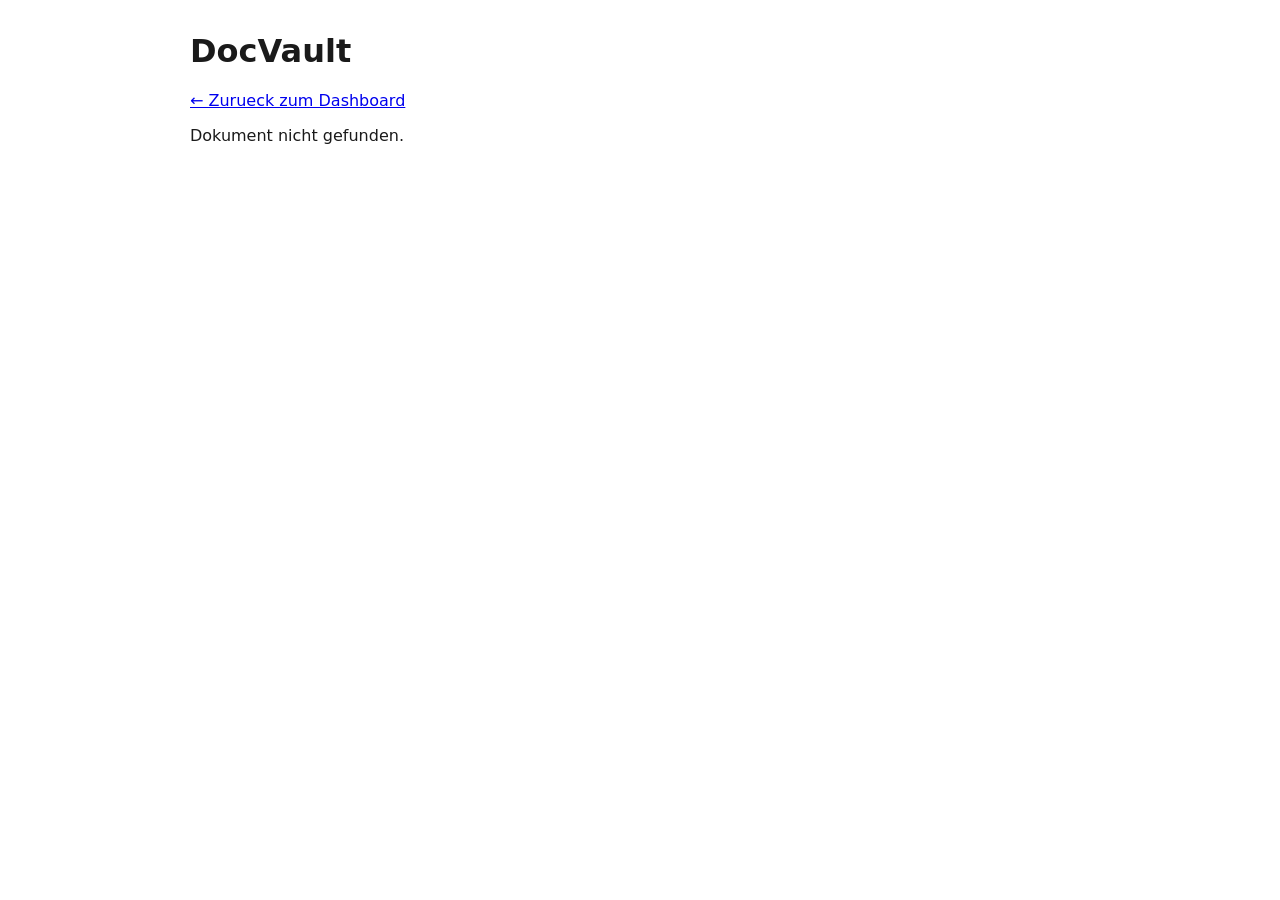
==== src/DocVault.UI/html/document.html @ 5f2a924d "Add dashboard, document detail page and JS API client Implements Sprint 2 Aufgabe 2-4: Dashboard wit" ====
<!DOCTYPE html>
<html lang="de">
<head>
    <meta charset="UTF-8">
    <meta name="viewport" content="width=device-width, initial-scale=1.0">
    <title>DocVault - Dokument</title>
    <link rel="stylesheet" href="css/style.css">
</head>
<body>
    <h1><a href="/">DocVault</a></h1>
    <p><a href="/">&larr; Zurueck zum Dashboard</a></p>

    <section id="notFound" hidden>
        <p>Dokument nicht gefunden.</p>
    </section>

    <section id="documentDetail" hidden>
        <h2 id="docTitle"></h2>
        <dl>
            <dt>Dateiname</dt><dd id="docFileName"></dd>
            <dt>Status</dt><dd id="docStatus"></dd>
            <dt>Hochgeladen</dt><dd id="docUploadedAt"></dd>
        </dl>

        <h3>Titel bearbeiten</h3>
        <form id="editForm">
            <input type="text" id="editTitle" required>
            <select id="editFolder">
                <option value="">Kein Ordner</option>
            </select>
            <button type="submit">Speichern</button>
        </form>
        <p id="editError" class="error"></p>

        <h3>Loeschen</h3>
        <button id="deleteButton">Dokument loeschen</button>
        <p id="deleteError" class="error"></p>
    </section>

    <script type="module" src="js/document-detail.js"></script>
</body>
</html>
---- src/DocVault.UI/html/css/style.css ----
body {
    font-family: system-ui, sans-serif;
    max-width: 900px;
    margin: 2rem auto;
    padding: 0 1rem;
    color: #1a1a1a;
}

h1 a {
    text-decoration: none;
    color: inherit;
}

section {
    margin-bottom: 2rem;
}

form {
    display: flex;
    flex-wrap: wrap;
    gap: 0.5rem;
    align-items: center;
    margin-bottom: 1rem;
}

input, select, button {
    padding: 0.4rem 0.6rem;
    font-size: 1rem;
}

table {
    width: 100%;
    border-collapse: collapse;
}

th, td {
    text-align: left;
    padding: 0.5rem;
    border-bottom: 1px solid #ddd;
}

tr[data-href] {
    cursor: pointer;
}

tr[data-href]:hover {
    background: #f5f5f5;
}

.error {
    color: #b00020;
    font-size: 0.9rem;
}

.empty {
    color: #777;
    font-style: italic;
}
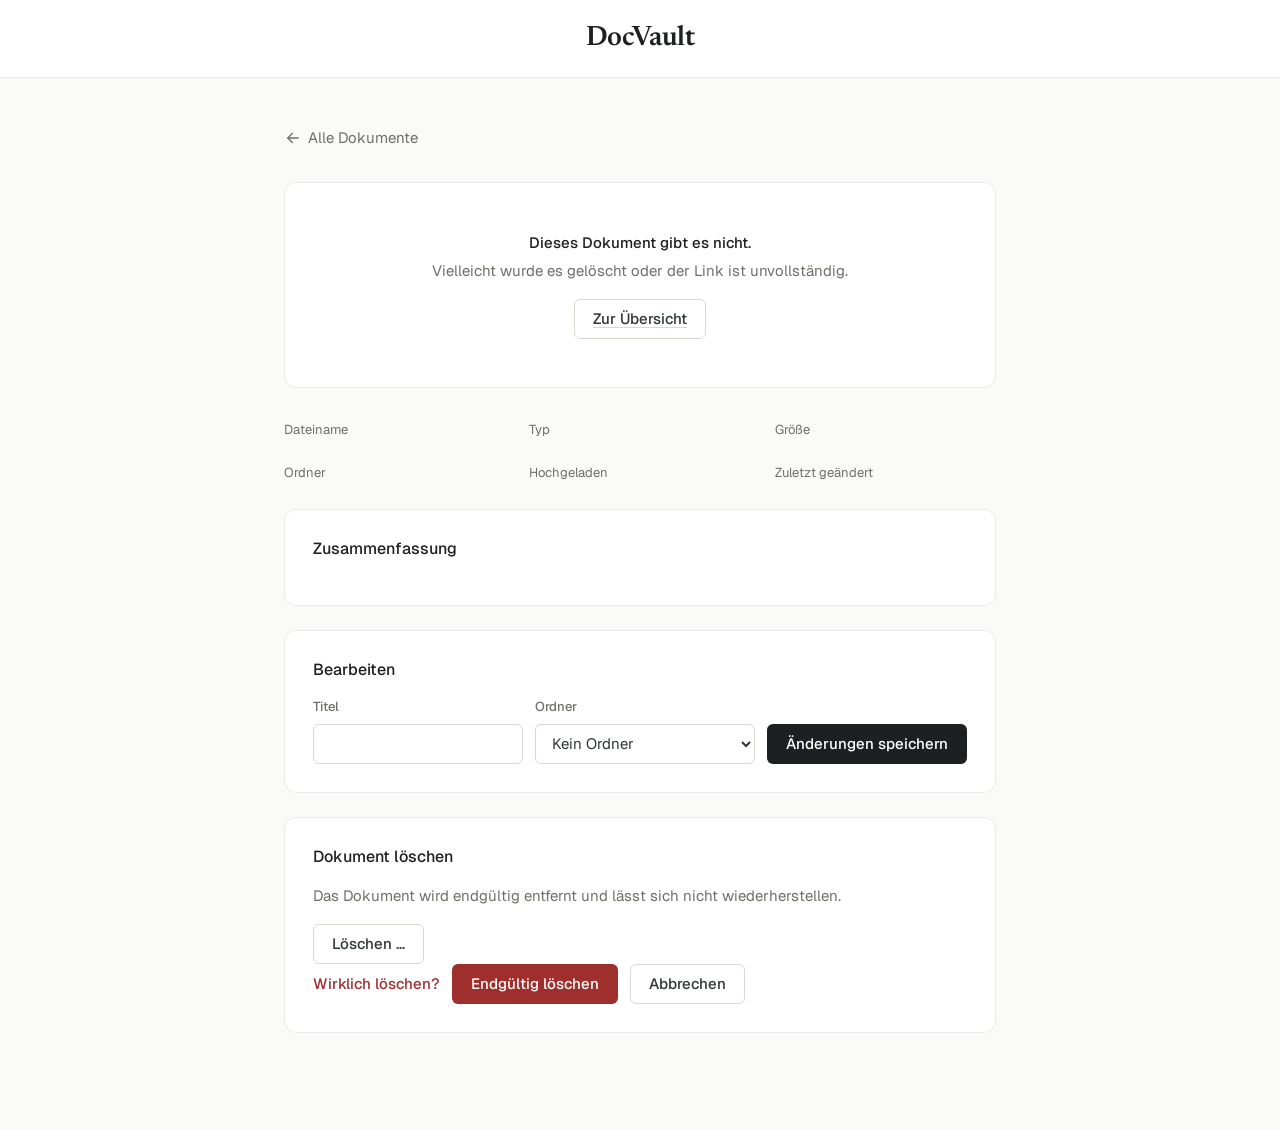
==== commit 66eddd84: "Improve UI design" ====
--- a/src/DocVault.UI/html/document.html
+++ b/src/DocVault.UI/html/document.html
@@ -3,39 +3,100 @@
 <head>
     <meta charset="UTF-8">
     <meta name="viewport" content="width=device-width, initial-scale=1.0">
-    <title>DocVault - Dokument</title>
+    <title>Dokument – DocVault</title>
+    <link rel="preconnect" href="https://fonts.googleapis.com">
+    <link rel="preconnect" href="https://fonts.gstatic.com" crossorigin>
+    <link rel="stylesheet" href="https://fonts.googleapis.com/css2?family=Geist:wght@400;500;600&family=Newsreader:opsz,wght@6..72,400;6..72,500;6..72,600&display=swap">
     <link rel="stylesheet" href="css/style.css">
 </head>
 <body>
-    <h1><a href="/">DocVault</a></h1>
-    <p><a href="/">&larr; Zurueck zum Dashboard</a></p>
+    <header class="topbar">
+        <div class="topbar-inner">
+            <a href="/" class="wordmark">DocVault</a>
+        </div>
+    </header>
 
-    <section id="notFound" hidden>
-        <p>Dokument nicht gefunden.</p>
-    </section>
+    <main class="page page-narrow">
+        <a href="/" class="back-link">
+            <svg class="icon" viewBox="0 0 24 24" aria-hidden="true"><path d="M19 12H5"/><path d="m11 18-6-6 6-6"/></svg>
+            Alle Dokumente
+        </a>
 
-    <section id="documentDetail" hidden>
-        <h2 id="docTitle"></h2>
-        <dl>
-            <dt>Dateiname</dt><dd id="docFileName"></dd>
-            <dt>Status</dt><dd id="docStatus"></dd>
-            <dt>Hochgeladen</dt><dd id="docUploadedAt"></dd>
-        </dl>
+        <div id="loading" aria-label="Wird geladen">
+            <span class="skeleton" style="height: 36px; width: 60%; margin-bottom: 24px"></span>
+            <span class="skeleton" style="width: 90%; margin-bottom: 12px"></span>
+            <span class="skeleton" style="width: 75%"></span>
+        </div>
 
-        <h3>Titel bearbeiten</h3>
-        <form id="editForm">
-            <input type="text" id="editTitle" required>
-            <select id="editFolder">
-                <option value="">Kein Ordner</option>
-            </select>
-            <button type="submit">Speichern</button>
-        </form>
-        <p id="editError" class="error"></p>
+        <section id="notFound" class="panel empty" hidden>
+            <strong>Dieses Dokument gibt es nicht.</strong>
+            Vielleicht wurde es gelöscht oder der Link ist unvollständig.
+            <div><a href="/" class="btn btn-quiet">Zur Übersicht</a></div>
+        </section>
 
-        <h3>Loeschen</h3>
-        <button id="deleteButton">Dokument loeschen</button>
-        <p id="deleteError" class="error"></p>
-    </section>
+        <section id="loadError" class="panel empty" hidden>
+            <strong>Das Dokument konnte nicht geladen werden.</strong>
+            <span id="loadErrorText"></span>
+            <div><button type="button" class="btn btn-quiet" id="retryButton">Erneut versuchen</button></div>
+        </section>
+
+        <article id="documentDetail" class="detail" hidden>
+            <div>
+                <div class="detail-head">
+                    <h1 id="docTitle"></h1>
+                    <span id="docStatus"></span>
+                </div>
+            </div>
+
+            <dl class="meta-grid">
+                <div><dt>Dateiname</dt><dd id="docFileName"></dd></div>
+                <div><dt>Typ</dt><dd id="docType"></dd></div>
+                <div><dt>Größe</dt><dd id="docSize"></dd></div>
+                <div><dt>Ordner</dt><dd id="docFolder"></dd></div>
+                <div><dt>Hochgeladen</dt><dd id="docUploadedAt"></dd></div>
+                <div><dt>Zuletzt geändert</dt><dd id="docUpdatedAt"></dd></div>
+            </dl>
+
+            <section class="panel" aria-labelledby="summaryHeading">
+                <h2 id="summaryHeading">Zusammenfassung</h2>
+                <p class="summary-text" id="docSummary"></p>
+            </section>
+
+            <section class="panel" aria-labelledby="editHeading">
+                <h2 id="editHeading">Bearbeiten</h2>
+                <form id="editForm" novalidate>
+                    <div class="edit-fields">
+                        <div class="field">
+                            <label for="editTitle">Titel</label>
+                            <input type="text" id="editTitle" maxlength="200">
+                        </div>
+                        <div class="field">
+                            <label for="editFolder">Ordner</label>
+                            <select id="editFolder">
+                                <option value="">Kein Ordner</option>
+                            </select>
+                        </div>
+                        <button type="submit" class="btn btn-primary" id="saveButton">Änderungen speichern</button>
+                    </div>
+                    <p class="form-message" id="editMessage" role="status" aria-live="polite"></p>
+                </form>
+            </section>
+
+            <section class="panel danger-zone" aria-labelledby="deleteHeading">
+                <h2 id="deleteHeading">Dokument löschen</h2>
+                <p>Das Dokument wird endgültig entfernt und lässt sich nicht wiederherstellen.</p>
+                <div id="deleteStart">
+                    <button type="button" class="btn btn-quiet" id="deleteButton">Löschen …</button>
+                </div>
+                <div id="deleteConfirm" class="confirm-row" hidden>
+                    <span>Wirklich löschen?</span>
+                    <button type="button" class="btn btn-danger" id="confirmDeleteButton">Endgültig löschen</button>
+                    <button type="button" class="btn btn-quiet" id="cancelDeleteButton">Abbrechen</button>
+                </div>
+                <p class="form-message" id="deleteMessage" role="status" aria-live="polite"></p>
+            </section>
+        </article>
+    </main>
 
     <script type="module" src="js/document-detail.js"></script>
 </body>
--- a/src/DocVault.UI/html/css/style.css
+++ b/src/DocVault.UI/html/css/style.css
@@ -1,58 +1,720 @@
+:root {
+    --bg: #FAFAF8;
+    --surface: #FFFFFF;
+    --surface-sunken: #F4F3F0;
+    --ink: #2F3437;
+    --ink-strong: #1D1F21;
+    --muted: #6F6E69;
+    --border: #EAEAEA;
+    --border-strong: #D9D7D2;
+
+    --blue-bg: #E1F3FE;   --blue-fg: #1F6C9F;
+    --yellow-bg: #FBF3DB; --yellow-fg: #855A00;
+    --green-bg: #EDF3EC;  --green-fg: #346538;
+    --red-bg: #FDEBEC;    --red-fg: #9F2F2D;
+
+    --font-sans: "Geist", "Helvetica Neue", Helvetica, Arial, sans-serif;
+    --font-serif: "Newsreader", "Iowan Old Style", Georgia, serif;
+
+    --radius-panel: 12px;
+    --radius-control: 6px;
+    --ease: cubic-bezier(0.16, 1, 0.3, 1);
+
+    color-scheme: light;
+}
+
+*,
+*::before,
+*::after {
+    box-sizing: border-box;
+}
+
+html {
+    -webkit-text-size-adjust: 100%;
+}
+
 body {
-    font-family: system-ui, sans-serif;
-    max-width: 900px;
-    margin: 2rem auto;
-    padding: 0 1rem;
-    color: #1a1a1a;
-}
-
-h1 a {
+    margin: 0;
+    background: var(--bg);
+    color: var(--ink);
+    font-family: var(--font-sans);
+    font-size: 15px;
+    line-height: 1.6;
+    caret-color: var(--ink-strong);
+    -webkit-font-smoothing: antialiased;
+}
+
+::selection {
+    background: var(--blue-bg);
+    color: var(--ink-strong);
+}
+
+h1,
+h2,
+h3 {
+    margin: 0;
+    color: var(--ink-strong);
+    font-weight: 500;
+}
+
+h1 {
+    font-family: var(--font-serif);
+    font-size: 2.5rem;
+    line-height: 1.1;
+    letter-spacing: -0.02em;
+}
+
+h2 {
+    font-size: 1rem;
+    line-height: 1.4;
+}
+
+a {
+    color: inherit;
+    text-decoration-color: var(--border-strong);
+    text-underline-offset: 3px;
+}
+
+a:hover {
+    text-decoration-color: currentColor;
+}
+
+:focus-visible {
+    outline: 2px solid var(--blue-fg);
+    outline-offset: 2px;
+    border-radius: 4px;
+}
+
+.visually-hidden {
+    position: absolute;
+    width: 1px;
+    height: 1px;
+    margin: -1px;
+    padding: 0;
+    overflow: hidden;
+    clip: rect(0 0 0 0);
+    white-space: nowrap;
+    border: 0;
+}
+
+.icon {
+    width: 18px;
+    height: 18px;
+    flex-shrink: 0;
+    fill: none;
+    stroke: currentColor;
+    stroke-width: 1.75;
+    stroke-linecap: round;
+    stroke-linejoin: round;
+}
+
+/* ---------- Seitengeruest ---------- */
+
+.topbar {
+    border-bottom: 1px solid var(--border);
+    background: var(--surface);
+}
+
+.topbar-inner {
+    max-width: 1120px;
+    margin: 0 auto;
+    padding: 16px 24px;
+    text-align: center;
+}
+
+.wordmark {
+    font-family: var(--font-serif);
+    font-size: 1.75rem;
+    font-weight: 600;
+    letter-spacing: -0.02em;
+    color: var(--ink-strong);
     text-decoration: none;
-    color: inherit;
-}
-
-section {
-    margin-bottom: 2rem;
-}
-
-form {
+}
+
+.page {
+    max-width: 1120px;
+    margin: 0 auto;
+    padding: 48px 24px 96px;
+}
+
+.page-narrow {
+    max-width: 760px;
+}
+
+.page-head {
+    display: flex;
+    align-items: baseline;
+    justify-content: space-between;
+    gap: 16px;
+    margin-bottom: 40px;
+}
+
+.page-sub {
+    margin: 0;
+    color: var(--muted);
+    font-variant-numeric: tabular-nums;
+}
+
+.layout {
+    display: grid;
+    grid-template-columns: 240px minmax(0, 1fr);
+    gap: 48px;
+    align-items: start;
+}
+
+.main-col {
+    display: grid;
+    grid-template-columns: minmax(0, 1fr);
+    gap: 48px;
+    min-width: 0;
+}
+
+.panel {
+    background: var(--surface);
+    border: 1px solid var(--border);
+    border-radius: var(--radius-panel);
+    padding: 28px;
+}
+
+.panel > h2 {
+    margin-bottom: 16px;
+}
+
+/* ---------- Formulare ---------- */
+
+.field {
+    display: grid;
+    gap: 6px;
+}
+
+.field label,
+.field-label {
+    font-size: 0.8125rem;
+    font-weight: 500;
+    color: var(--muted);
+}
+
+input[type="text"],
+input[type="search"],
+select {
+    width: 100%;
+    height: 40px;
+    padding: 0 12px;
+    font: inherit;
+    color: var(--ink);
+    background: var(--surface);
+    border: 1px solid var(--border-strong);
+    border-radius: var(--radius-control);
+    transition: border-color 150ms var(--ease);
+}
+
+input::placeholder {
+    color: var(--muted);
+}
+
+input:hover,
+select:hover {
+    border-color: #BDBAB4;
+}
+
+input:focus-visible,
+select:focus-visible {
+    outline: none;
+    border-color: var(--blue-fg);
+    box-shadow: 0 0 0 3px var(--blue-bg);
+}
+
+input[aria-invalid="true"] {
+    border-color: var(--red-fg);
+}
+
+.btn {
+    display: inline-flex;
+    align-items: center;
+    justify-content: center;
+    gap: 8px;
+    height: 40px;
+    padding: 0 18px;
+    font: inherit;
+    font-weight: 500;
+    white-space: nowrap;
+    border: 1px solid transparent;
+    border-radius: var(--radius-control);
+    cursor: pointer;
+    transition: background-color 150ms var(--ease), border-color 150ms var(--ease), transform 100ms var(--ease);
+}
+
+.btn:active:not(:disabled) {
+    transform: scale(0.98);
+}
+
+.btn:disabled {
+    cursor: progress;
+    opacity: 0.6;
+}
+
+.btn-primary {
+    background: var(--ink-strong);
+    color: #FFFFFF;
+}
+
+.btn-primary:hover:not(:disabled) {
+    background: #3A3D40;
+}
+
+.btn-secondary {
+    background: var(--surface);
+    color: var(--ink-strong);
+    border-color: var(--border-strong);
+}
+
+.btn-secondary:hover:not(:disabled) {
+    background: var(--surface-sunken);
+}
+
+.btn-danger {
+    background: var(--red-fg);
+    color: #FFFFFF;
+}
+
+.btn-danger:hover:not(:disabled) {
+    background: #862725;
+}
+
+.btn-quiet {
+    background: transparent;
+    color: var(--ink);
+    border-color: var(--border-strong);
+}
+
+.btn-quiet:hover:not(:disabled) {
+    background: var(--surface-sunken);
+}
+
+.form-message {
+    min-height: 1.6em;
+    margin: 12px 0 0;
+    font-size: 0.875rem;
+}
+
+.form-message:empty {
+    min-height: 0;
+    margin: 0;
+}
+
+.form-message.is-error {
+    color: var(--red-fg);
+}
+
+.form-message.is-success {
+    color: var(--green-fg);
+}
+
+/* ---------- Upload ---------- */
+
+.dropzone {
+    display: grid;
+    justify-items: center;
+    gap: 4px;
+    padding: 32px 24px;
+    margin-bottom: 20px;
+    text-align: center;
+    background: var(--bg);
+    border: 1px dashed var(--border-strong);
+    border-radius: 10px;
+    cursor: pointer;
+    transition: background-color 150ms var(--ease), border-color 150ms var(--ease);
+}
+
+.dropzone:hover,
+.dropzone.is-dragover {
+    background: var(--surface-sunken);
+    border-color: var(--muted);
+}
+
+.dropzone:focus-within {
+    border-color: var(--blue-fg);
+    box-shadow: 0 0 0 3px var(--blue-bg);
+}
+
+.dropzone .icon {
+    width: 24px;
+    height: 24px;
+    margin-bottom: 6px;
+    color: var(--muted);
+}
+
+.dropzone-text {
+    color: var(--ink-strong);
+    font-weight: 500;
+}
+
+.dropzone-hint {
+    font-size: 0.8125rem;
+    color: var(--muted);
+}
+
+.dropzone.has-file {
+    border-style: solid;
+    background: var(--surface);
+}
+
+.upload-fields {
+    display: grid;
+    grid-template-columns: minmax(0, 1fr) 200px auto;
+    gap: 12px;
+    align-items: end;
+}
+
+/* ---------- Ordner-Navigation ---------- */
+
+.side-col {
+    position: sticky;
+    top: 24px;
+    display: grid;
+    gap: 32px;
+}
+
+.side-col h2 {
+    margin-bottom: 8px;
+}
+
+.folder-list {
+    list-style: none;
+    margin: 0;
+    padding: 0;
+    display: grid;
+    gap: 2px;
+}
+
+.folder-button {
+    display: flex;
+    align-items: center;
+    gap: 10px;
+    width: 100%;
+    padding: 7px 10px;
+    font: inherit;
+    color: var(--ink);
+    text-align: left;
+    background: transparent;
+    border: 0;
+    border-radius: var(--radius-control);
+    cursor: pointer;
+    transition: background-color 150ms var(--ease);
+}
+
+.folder-button:hover {
+    background: var(--surface-sunken);
+}
+
+.folder-button[aria-pressed="true"] {
+    background: var(--surface-sunken);
+    color: var(--ink-strong);
+    font-weight: 500;
+}
+
+.folder-button .icon {
+    color: var(--muted);
+}
+
+.folder-name {
+    flex: 1;
+    min-width: 0;
+    overflow: hidden;
+    text-overflow: ellipsis;
+    white-space: nowrap;
+}
+
+.folder-count {
+    font-size: 0.8125rem;
+    color: var(--muted);
+    font-variant-numeric: tabular-nums;
+}
+
+.folder-form {
+    display: grid;
+    gap: 8px;
+    padding-top: 24px;
+    border-top: 1px solid var(--border);
+}
+
+.folder-form .form-message {
+    margin-top: 0;
+}
+
+/* ---------- Dokumentliste ---------- */
+
+.section-head {
+    display: flex;
+    align-items: center;
+    justify-content: space-between;
+    gap: 16px;
+    margin-bottom: 16px;
+}
+
+.section-head h2 {
+    font-family: var(--font-serif);
+    font-size: 1.5rem;
+    letter-spacing: -0.01em;
+}
+
+.search {
+    position: relative;
+    width: min(320px, 100%);
+}
+
+.search .icon {
+    position: absolute;
+    left: 12px;
+    top: 50%;
+    transform: translateY(-50%);
+    color: var(--muted);
+    pointer-events: none;
+}
+
+.search input {
+    padding-left: 38px;
+}
+
+.table-wrap {
+    overflow-x: auto;
+    background: var(--surface);
+    border: 1px solid var(--border);
+    border-radius: var(--radius-panel);
+}
+
+.doc-table {
+    width: 100%;
+    border-collapse: collapse;
+    font-variant-numeric: tabular-nums;
+}
+
+.doc-table th {
+    padding: 12px 16px;
+    font-size: 0.8125rem;
+    font-weight: 500;
+    color: var(--muted);
+    text-align: left;
+    white-space: nowrap;
+    border-bottom: 1px solid var(--border);
+}
+
+.doc-table td {
+    padding: 14px 16px;
+    vertical-align: middle;
+    border-bottom: 1px solid var(--border);
+}
+
+.doc-table tbody tr:last-child td {
+    border-bottom: 0;
+}
+
+.doc-table tbody tr {
+    transition: background-color 150ms var(--ease);
+}
+
+.doc-table tbody tr[data-href] {
+    cursor: pointer;
+}
+
+.doc-table tbody tr[data-href]:hover {
+    background: var(--bg);
+}
+
+.doc-table .num {
+    text-align: right;
+}
+
+.doc-table .nowrap {
+    white-space: nowrap;
+}
+
+.doc-title {
+    font-weight: 500;
+    color: var(--ink-strong);
+    text-decoration: none;
+}
+
+.doc-title:hover {
+    text-decoration: underline;
+}
+
+.doc-file {
+    display: block;
+    max-width: 320px;
+    overflow: hidden;
+    text-overflow: ellipsis;
+    white-space: nowrap;
+    font-size: 0.8125rem;
+    color: var(--muted);
+}
+
+.muted {
+    color: var(--muted);
+}
+
+.skeleton {
+    display: block;
+    height: 12px;
+    border-radius: 4px;
+    background: linear-gradient(90deg, var(--surface-sunken) 25%, #ECEBE7 50%, var(--surface-sunken) 75%);
+    background-size: 200% 100%;
+    animation: shimmer 1.4s linear infinite;
+}
+
+@keyframes shimmer {
+    to { background-position: -200% 0; }
+}
+
+.empty {
+    padding: 48px 24px;
+    text-align: center;
+    color: var(--muted);
+}
+
+.empty strong {
+    display: block;
+    margin-bottom: 4px;
+    font-weight: 500;
+    color: var(--ink-strong);
+}
+
+.empty .btn {
+    margin-top: 16px;
+}
+
+/* ---------- Status-Badges ---------- */
+
+.badge {
+    display: inline-block;
+    padding: 2px 10px;
+    font-size: 0.75rem;
+    font-weight: 500;
+    line-height: 1.6;
+    letter-spacing: 0.01em;
+    white-space: nowrap;
+    border-radius: 9999px;
+}
+
+.badge-uploaded   { background: var(--blue-bg);   color: var(--blue-fg); }
+.badge-processing { background: var(--yellow-bg); color: var(--yellow-fg); }
+.badge-completed  { background: var(--green-bg);  color: var(--green-fg); }
+.badge-failed     { background: var(--red-bg);    color: var(--red-fg); }
+
+/* ---------- Detailseite ---------- */
+
+.back-link {
+    display: inline-flex;
+    align-items: center;
+    gap: 6px;
+    margin-bottom: 32px;
+    color: var(--muted);
+    text-decoration: none;
+}
+
+.back-link:hover {
+    color: var(--ink-strong);
+}
+
+.detail {
+    display: grid;
+    gap: 24px;
+}
+
+.detail-head {
+    display: flex;
+    align-items: flex-start;
+    justify-content: space-between;
+    gap: 16px;
+    margin-bottom: 8px;
+}
+
+.detail-head h1 {
+    overflow-wrap: anywhere;
+}
+
+.detail-head .badge {
+    margin-top: 10px;
+}
+
+.meta-grid {
+    display: grid;
+    grid-template-columns: repeat(3, minmax(0, 1fr));
+    gap: 20px 24px;
+    margin: 0;
+}
+
+.meta-grid dt {
+    font-size: 0.8125rem;
+    color: var(--muted);
+}
+
+.meta-grid dd {
+    margin: 2px 0 0;
+    color: var(--ink-strong);
+    overflow-wrap: anywhere;
+    font-variant-numeric: tabular-nums;
+}
+
+.summary-text {
+    margin: 0;
+    max-width: 68ch;
+}
+
+.summary-text.is-pending {
+    color: var(--muted);
+}
+
+.edit-fields {
+    display: grid;
+    grid-template-columns: minmax(0, 1fr) 220px auto;
+    gap: 12px;
+    align-items: end;
+}
+
+.danger-zone p {
+    margin: 0 0 16px;
+    color: var(--muted);
+}
+
+.confirm-row {
     display: flex;
     flex-wrap: wrap;
-    gap: 0.5rem;
     align-items: center;
-    margin-bottom: 1rem;
-}
-
-input, select, button {
-    padding: 0.4rem 0.6rem;
-    font-size: 1rem;
-}
-
-table {
-    width: 100%;
-    border-collapse: collapse;
-}
-
-th, td {
-    text-align: left;
-    padding: 0.5rem;
-    border-bottom: 1px solid #ddd;
-}
-
-tr[data-href] {
-    cursor: pointer;
-}
-
-tr[data-href]:hover {
-    background: #f5f5f5;
-}
-
-.error {
-    color: #b00020;
-    font-size: 0.9rem;
-}
-
-.empty {
-    color: #777;
-    font-style: italic;
-}
+    gap: 12px;
+}
+
+.confirm-row span {
+    font-weight: 500;
+    color: var(--red-fg);
+}
+
+/* ---------- Kleinere Bildschirme ---------- */
+
+@media (max-width: 860px) {
+    .layout {
+        grid-template-columns: minmax(0, 1fr);
+    }
+
+    .side-col {
+        position: static;
+    }
+
+    .upload-fields,
+    .edit-fields {
+        grid-template-columns: 1fr;
+    }
+
+    .meta-grid {
+        grid-template-columns: repeat(2, minmax(0, 1fr));
+    }
+}
+
+@media (prefers-reduced-motion: reduce) {
+    *,
+    *::before,
+    *::after {
+        animation: none !important;
+        transition: none !important;
+    }
+}
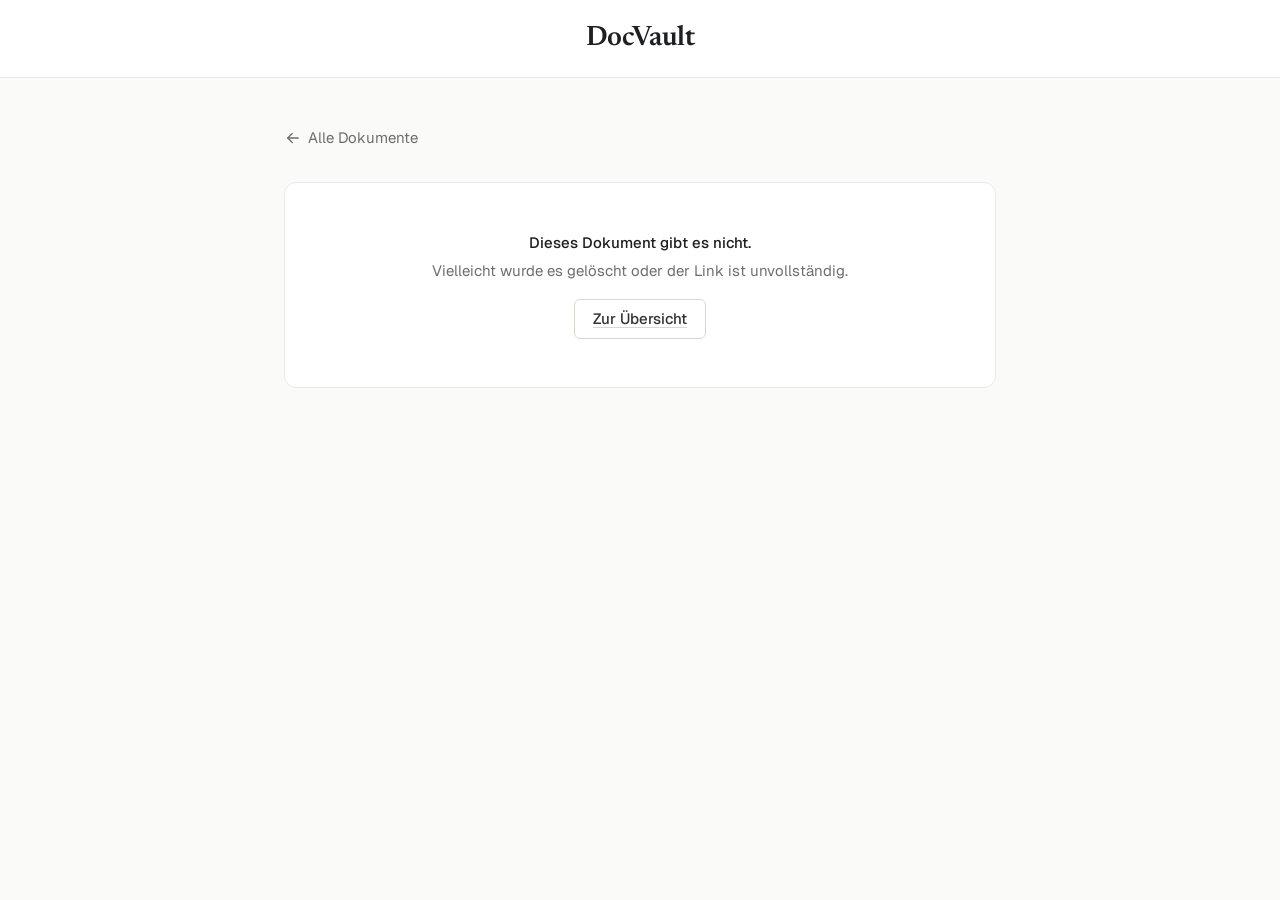
==== commit 80b5f0f8: "quick fix" ====
--- a/src/DocVault.UI/html/document.html
+++ b/src/DocVault.UI/html/document.html
@@ -62,6 +62,11 @@
                 <p class="summary-text" id="docSummary"></p>
             </section>
 
+            <section class="panel" aria-labelledby="contentHeading">
+                <h2 id="contentHeading">Erkannter Text</h2>
+                <pre class="ocr-text" id="docContent"></pre>
+            </section>
+
             <section class="panel" aria-labelledby="editHeading">
                 <h2 id="editHeading">Bearbeiten</h2>
                 <form id="editForm" novalidate>
--- a/src/DocVault.UI/html/css/style.css
+++ b/src/DocVault.UI/html/css/style.css
@@ -31,6 +31,11 @@
 
 html {
     -webkit-text-size-adjust: 100%;
+}
+
+/* hidden muss gewinnen, auch gegen display: flex/grid aus Klassen */
+[hidden] {
+    display: none !important;
 }
 
 body {
@@ -665,6 +670,24 @@
     color: var(--muted);
 }
 
+.ocr-text {
+    margin: 0;
+    max-height: 420px;
+    overflow: auto;
+    padding: 12px 14px;
+    background: var(--bg, #faf9f6);
+    border: 1px solid var(--border, #e6e3dc);
+    border-radius: 8px;
+    font: inherit;
+    font-size: 0.9rem;
+    white-space: pre-wrap;
+    overflow-wrap: anywhere;
+}
+
+.ocr-text.is-pending {
+    color: var(--muted);
+}
+
 .edit-fields {
     display: grid;
     grid-template-columns: minmax(0, 1fr) 220px auto;
